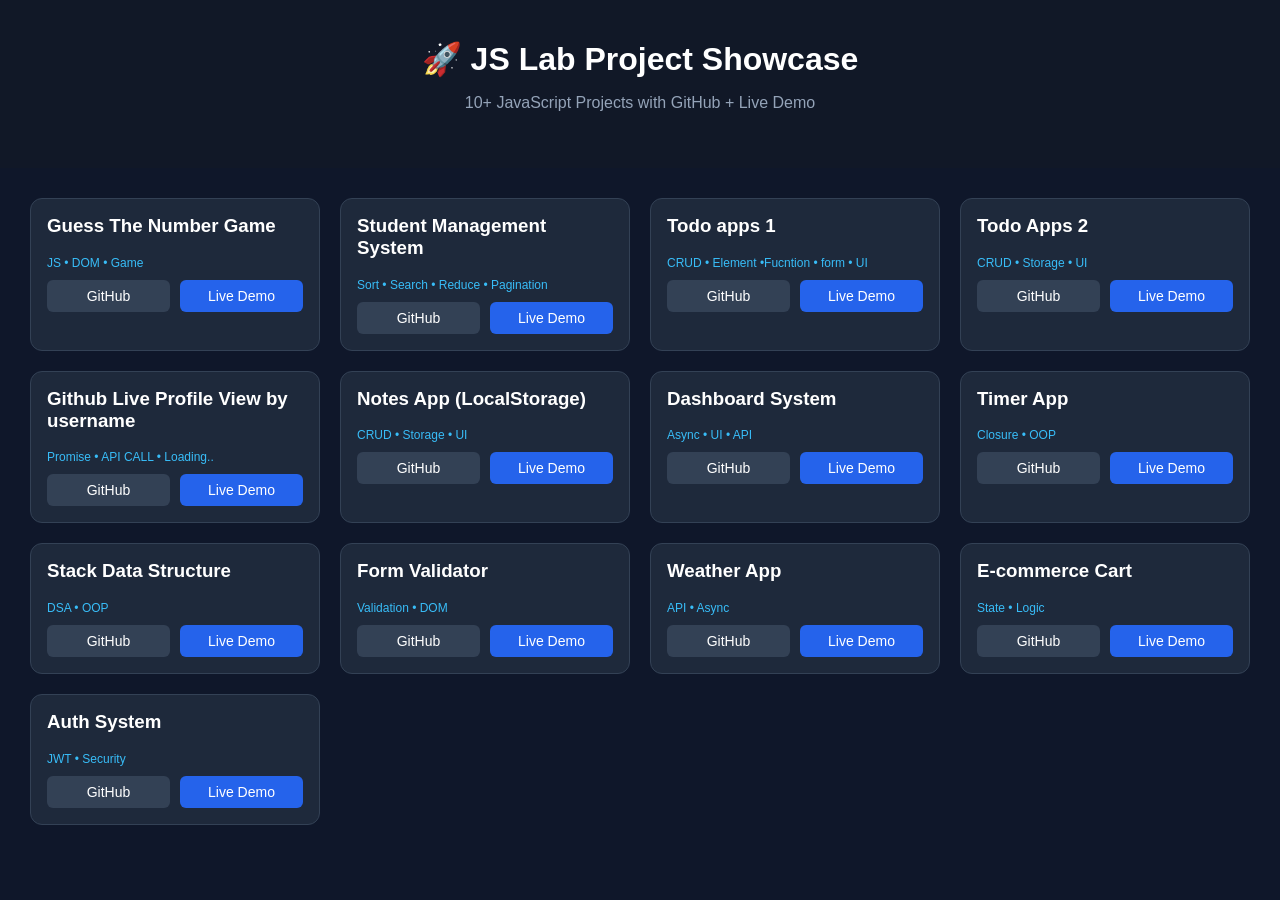
==== index.html @ 516f7a1c "js projects start" ====
<!DOCTYPE html>
<html lang="en">

<head>
    <meta charset="UTF-8" />
    <meta name="viewport" content="width=device-width, initial-scale=1.0" />
    <title>JS Lab - Project Showcase</title>

    <style>
        body {
            font-family: Arial, sans-serif;
            margin: 0;
            background: #0f172a;
            color: #fff;
        }

        header {
            padding: 40px;
            text-align: center;
            background: #111827;
        }

        header h1 {
            margin: 0;
            font-size: 32px;
        }

        header p {
            color: #94a3b8;
        }

        .container {
            padding: 30px;
            display: grid;
            grid-template-columns: repeat(auto-fit, minmax(260px, 1fr));
            gap: 20px;
        }

        .card {
            background: #1e293b;
            border-radius: 12px;
            padding: 16px;
            transition: 0.2s;
            border: 1px solid #334155;
        }

        .card:hover {
            transform: translateY(-5px);
            border-color: #38bdf8;
        }

        .card h3 {
            margin-top: 0;
        }

        .tags {
            font-size: 12px;
            color: #38bdf8;
            margin-bottom: 10px;
        }

        .buttons {
            display: flex;
            gap: 10px;
            margin-top: 10px;
        }

        a {
            text-decoration: none;
            color: white;
        }

        .btn {
            flex: 1;
            padding: 8px;
            text-align: center;
            border-radius: 6px;
            font-size: 14px;
            background: #2563eb;
            transition: 0.2s;
        }

        .btn:hover {
            background: #1d4ed8;
        }

        .github {
            background: #334155;
        }

        .github:hover {
            background: #475569;
        }
    </style>
</head>

<body>

    <header>
        <h1>🚀 JS Lab Project Showcase</h1>
        <p>10+ JavaScript Projects with GitHub + Live Demo</p>
    </header>

    <div class="container">

        <!-- 1 -->
        <div class="card">
            <h3>Guess The Number Game</h3>
            <div class="tags">JS • DOM • Game</div>
            <div class="buttons">
                <a class="btn github"
                    href="https://github.com/mdnaimur/frontend-engineering-lab/tree/main/Claude_JS/phase2/numberGussing">GitHub</a>
                <a class="btn"
                    href="https://mdnaimur.github.io/frontend-engineering-lab/Claude_JS/phase2/numberGussing/">Live
                    Demo</a>
            </div>
        </div>

        <!-- 2 -->
        <div class="card">
            <h3>Student Management System</h3>
            <div class="tags">Sort • Search • Reduce • Pagination </div>
            <div class="buttons">
                <a class="btn github"
                    href="https://github.com/mdnaimur/frontend-engineering-lab/tree/main/Claude_JS/phase4/studdent_managment">GitHub</a>
                <a class="btn"
                    href="https://mdnaimur.github.io/frontend-engineering-lab/Claude_JS/phase4/studdent_managment/index.html">Live
                    Demo</a>
            </div>
        </div>

        <!-- 3 -->
        <div class="card">
            <h3>Todo apps 1</h3>
            <div class="tags">CRUD • Element •Fucntion • form • UI</div>
            <div class="buttons">
                <a class="btn github"
                    href="https://github.com/mdnaimur/frontend-engineering-lab/tree/main/Claude_JS/phase5/todo">GitHub</a>
                <a class="btn"
                    href="https://mdnaimur.github.io/frontend-engineering-lab/Claude_JS/phase5/todo/index.html">Live
                    Demo</a>
            </div>
        </div>
        <!-- 3 -->
        <div class="card">
            <h3>Todo Apps 2</h3>
            <div class="tags">CRUD • Storage • UI</div>
            <div class="buttons">
                <a class="btn github" href="#">GitHub</a>
                <a class="btn"
                    href="https://mdnaimur.github.io/frontend-engineering-lab/Claude_JS/phase5/todo_sumit/">Live
                    Demo</a>
            </div>
        </div>


        <!-- 4 -->
        <div class="card">
            <h3>Github Live Profile View by username</h3>
            <div class="tags">Promise • API CALL • Loading..</div>
            <div class="buttons">
                <a class="btn github" href="#">GitHub</a>
                <a class="btn"
                    href="https://mdnaimur.github.io/frontend-engineering-lab/project_vanilla_js/github_profile_view/">Live
                    Demo</a>
            </div>
        </div>


        <!-- 3 -->
        <div class="card">
            <h3>Notes App (LocalStorage)</h3>
            <div class="tags">CRUD • Storage • UI</div>
            <div class="buttons">
                <a class="btn github" href="#">GitHub</a>
                <a class="btn"
                    href="https://mdnaimur.github.io/frontend-engineering-lab/project_vanilla_js/note_task/">Live
                    Demo</a>
            </div>
        </div>

        <!-- 4 -->
        <div class="card">
            <h3>Dashboard System</h3>
            <div class="tags">Async • UI • API</div>
            <div class="buttons">
                <a class="btn github" href="#">GitHub</a>
                <a class="btn" href="#">Live Demo</a>
            </div>
        </div>

        <!-- 5 -->
        <div class="card">
            <h3>Timer App</h3>
            <div class="tags">Closure • OOP</div>
            <div class="buttons">
                <a class="btn github" href="#">GitHub</a>
                <a class="btn" href="#">Live Demo</a>
            </div>
        </div>

        <!-- 6 -->
        <div class="card">
            <h3>Stack Data Structure</h3>
            <div class="tags">DSA • OOP</div>
            <div class="buttons">
                <a class="btn github" href="#">GitHub</a>
                <a class="btn" href="#">Live Demo</a>
            </div>
        </div>

        <!-- 7 -->
        <div class="card">
            <h3>Form Validator</h3>
            <div class="tags">Validation • DOM</div>
            <div class="buttons">
                <a class="btn github" href="#">GitHub</a>
                <a class="btn" href="#">Live Demo</a>
            </div>
        </div>

        <!-- 8 -->
        <div class="card">
            <h3>Weather App</h3>
            <div class="tags">API • Async</div>
            <div class="buttons">
                <a class="btn github" href="#">GitHub</a>
                <a class="btn" href="#">Live Demo</a>
            </div>
        </div>

        <!-- 9 -->
        <div class="card">
            <h3>E-commerce Cart</h3>
            <div class="tags">State • Logic</div>
            <div class="buttons">
                <a class="btn github" href="#">GitHub</a>
                <a class="btn" href="#">Live Demo</a>
            </div>
        </div>

        <!-- 10 -->
        <div class="card">
            <h3>Auth System</h3>
            <div class="tags">JWT • Security</div>
            <div class="buttons">
                <a class="btn github" href="#">GitHub</a>
                <a class="btn" href="#">Live Demo</a>
            </div>
        </div>

    </div>

</body>

</html>
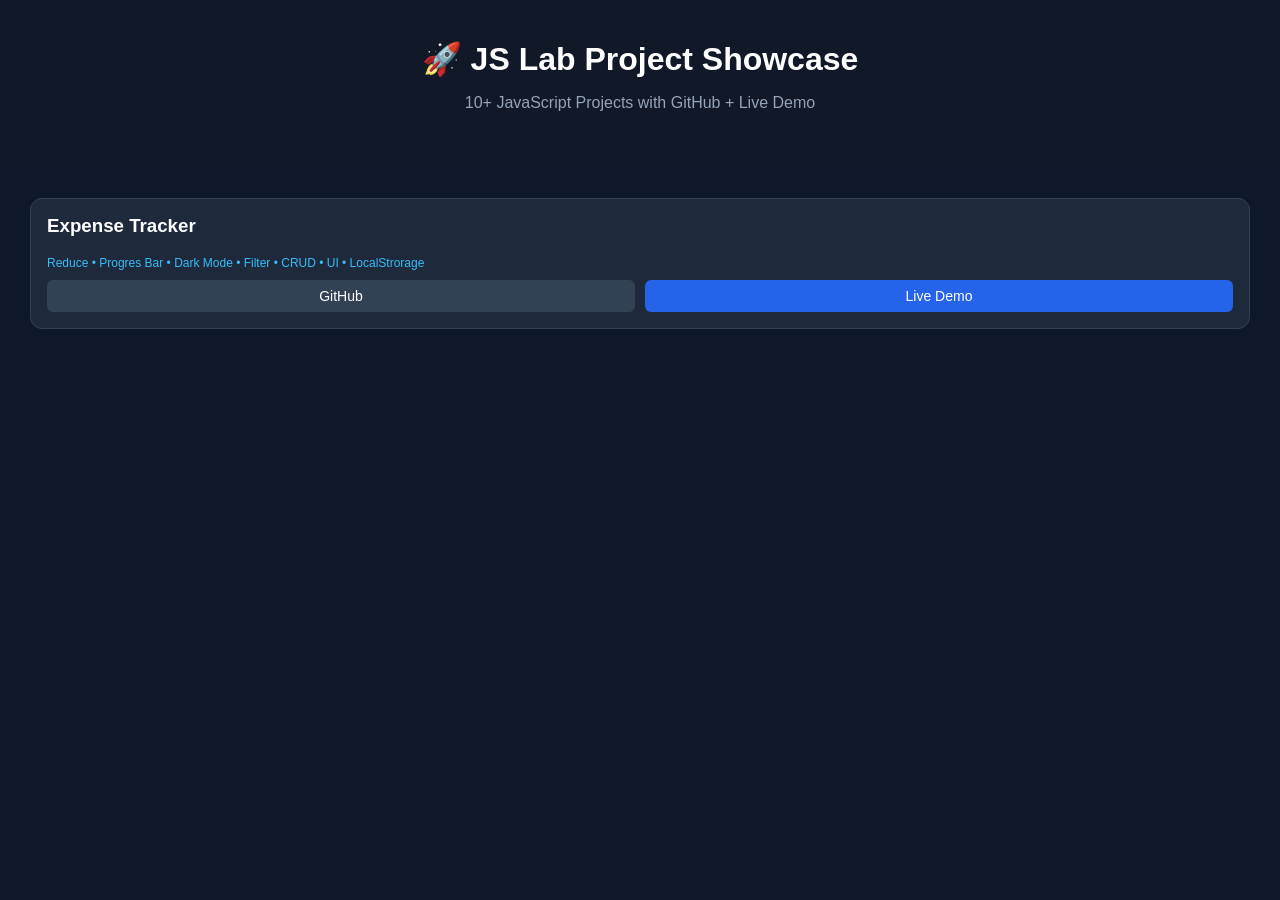
==== commit 1c6ec9bc: "index, readme file update expense tracker project" ====
--- a/index.html
+++ b/index.html
@@ -4,7 +4,7 @@
 <head>
     <meta charset="UTF-8" />
     <meta name="viewport" content="width=device-width, initial-scale=1.0" />
-    <title>JS Lab - Project Showcase</title>
+    <title>Projects Showcase</title>
 
     <style>
         body {
@@ -104,7 +104,7 @@
     <div class="container">
 
         <!-- 1 -->
-        <div class="card">
+        <!-- <div class="card">
             <h3>Guess The Number Game</h3>
             <div class="tags">JS • DOM • Game</div>
             <div class="buttons">
@@ -114,10 +114,10 @@
                     href="https://mdnaimur.github.io/frontend-engineering-lab/Claude_JS/phase2/numberGussing/">Live
                     Demo</a>
             </div>
-        </div>
+        </div> -->
 
         <!-- 2 -->
-        <div class="card">
+        <!-- <div class="card">
             <h3>Student Management System</h3>
             <div class="tags">Sort • Search • Reduce • Pagination </div>
             <div class="buttons">
@@ -127,10 +127,10 @@
                     href="https://mdnaimur.github.io/frontend-engineering-lab/Claude_JS/phase4/studdent_managment/index.html">Live
                     Demo</a>
             </div>
-        </div>
+        </div> -->
 
         <!-- 3 -->
-        <div class="card">
+        <!-- <div class="card">
             <h3>Todo apps 1</h3>
             <div class="tags">CRUD • Element •Fucntion • form • UI</div>
             <div class="buttons">
@@ -140,9 +140,9 @@
                     href="https://mdnaimur.github.io/frontend-engineering-lab/Claude_JS/phase5/todo/index.html">Live
                     Demo</a>
             </div>
-        </div>
-        <!-- 3 -->
-        <div class="card">
+        </div> -->
+        <!-- 4 -->
+        <!-- <div class="card">
             <h3>Todo Apps 2</h3>
             <div class="tags">CRUD • Storage • UI</div>
             <div class="buttons">
@@ -151,11 +151,11 @@
                     href="https://mdnaimur.github.io/frontend-engineering-lab/Claude_JS/phase5/todo_sumit/">Live
                     Demo</a>
             </div>
-        </div>
-
-
-        <!-- 4 -->
-        <div class="card">
+        </div> -->
+
+
+        <!-- 5 -->
+        <!-- <div class="card">
             <h3>Github Live Profile View by username</h3>
             <div class="tags">Promise • API CALL • Loading..</div>
             <div class="buttons">
@@ -164,11 +164,11 @@
                     href="https://mdnaimur.github.io/frontend-engineering-lab/project_vanilla_js/github_profile_view/">Live
                     Demo</a>
             </div>
-        </div>
-
-
-        <!-- 3 -->
-        <div class="card">
+        </div> -->
+
+
+        <!-- 6 -->
+        <!-- <div class="card">
             <h3>Notes App (LocalStorage)</h3>
             <div class="tags">CRUD • Storage • UI</div>
             <div class="buttons">
@@ -177,77 +177,90 @@
                     href="https://mdnaimur.github.io/frontend-engineering-lab/project_vanilla_js/note_task/">Live
                     Demo</a>
             </div>
+        </div> -->
+
+
+        <!-- 7-->
+        <div class="card">
+            <h3>Expense Tracker</h3>
+            <div class="tags">Reduce • Progres Bar • Dark Mode • Filter • CRUD • UI • LocalStrorage</div>
+            <div class="buttons">
+                <a class="btn github"
+                    href="https://github.com/mdnaimur/javascript-projects/tree/main/07-expense-tracker">GitHub</a>
+                <a class="btn" href="https://mdnaimur.github.io/javascript-projects//07-expense-tracker/index.html">Live
+                    Demo</a>
+            </div>
         </div>
 
         <!-- 4 -->
-        <div class="card">
+        <!-- <div class="card">
             <h3>Dashboard System</h3>
             <div class="tags">Async • UI • API</div>
             <div class="buttons">
                 <a class="btn github" href="#">GitHub</a>
                 <a class="btn" href="#">Live Demo</a>
             </div>
-        </div>
+        </div> -->
 
         <!-- 5 -->
-        <div class="card">
+        <!-- <div class="card">
             <h3>Timer App</h3>
             <div class="tags">Closure • OOP</div>
             <div class="buttons">
                 <a class="btn github" href="#">GitHub</a>
                 <a class="btn" href="#">Live Demo</a>
             </div>
-        </div>
+        </div> -->
 
         <!-- 6 -->
-        <div class="card">
+        <!-- <div class="card">
             <h3>Stack Data Structure</h3>
             <div class="tags">DSA • OOP</div>
             <div class="buttons">
                 <a class="btn github" href="#">GitHub</a>
                 <a class="btn" href="#">Live Demo</a>
             </div>
-        </div>
+        </div> -->
 
         <!-- 7 -->
-        <div class="card">
+        <!-- <div class="card">
             <h3>Form Validator</h3>
             <div class="tags">Validation • DOM</div>
             <div class="buttons">
                 <a class="btn github" href="#">GitHub</a>
                 <a class="btn" href="#">Live Demo</a>
             </div>
-        </div>
+        </div> -->
 
         <!-- 8 -->
-        <div class="card">
+        <!-- <div class="card">
             <h3>Weather App</h3>
             <div class="tags">API • Async</div>
             <div class="buttons">
                 <a class="btn github" href="#">GitHub</a>
                 <a class="btn" href="#">Live Demo</a>
             </div>
-        </div>
+        </div> -->
 
         <!-- 9 -->
-        <div class="card">
+        <!-- <div class="card">
             <h3>E-commerce Cart</h3>
             <div class="tags">State • Logic</div>
             <div class="buttons">
                 <a class="btn github" href="#">GitHub</a>
                 <a class="btn" href="#">Live Demo</a>
             </div>
-        </div>
+        </div> -->
 
         <!-- 10 -->
-        <div class="card">
+        <!-- <div class="card">
             <h3>Auth System</h3>
             <div class="tags">JWT • Security</div>
             <div class="buttons">
                 <a class="btn github" href="#">GitHub</a>
                 <a class="btn" href="#">Live Demo</a>
             </div>
-        </div>
+        </div> -->
 
     </div>
 
